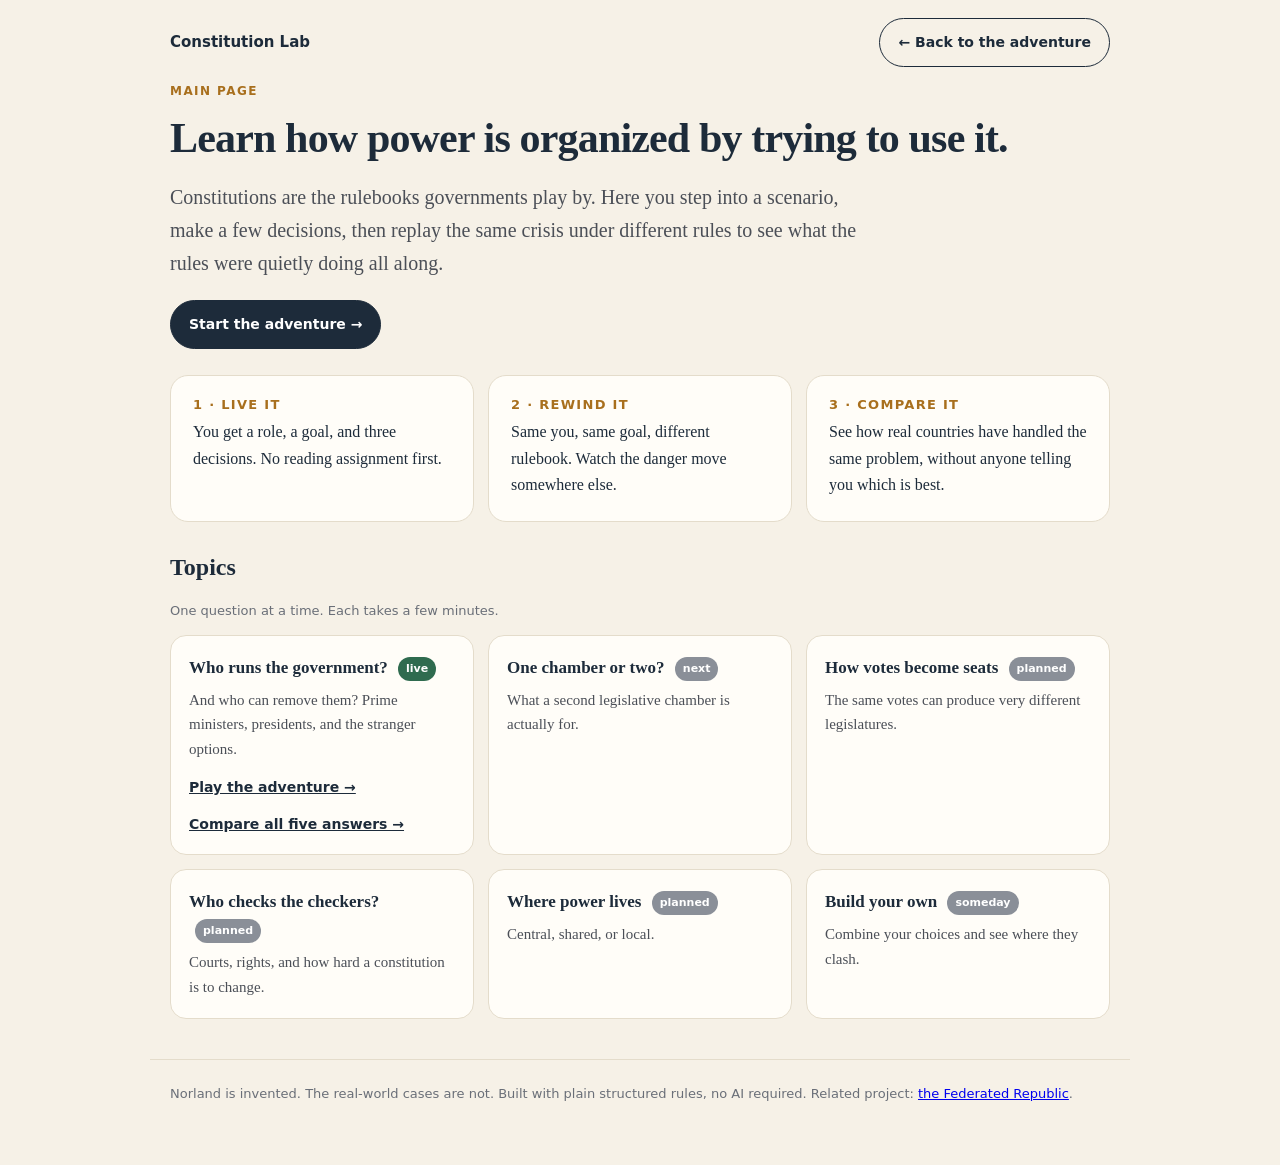
==== home/index.html @ 3489c80d "feat: adventure as front door, main-page hub, real branching + rewind" ====
<!doctype html>
<html lang="en">
<head>
<meta charset="utf-8">
<meta name="viewport" content="width=device-width,initial-scale=1">
<title>Constitution Lab — Main page</title>
<meta name="description" content="A hands-on way to learn how constitutions and governments work. Try a scenario, replay it under different rules, compare the options.">
<style>
:root{--paper:#f6f1e7;--card:#fffdf8;--ink:#1d2b3a;--muted:#6a6f78;--brass:#a86f1d;--line:#e4dccb}
*{box-sizing:border-box}
body{margin:0;background:var(--paper);color:var(--ink);font:18px/1.65 Georgia,'Times New Roman',serif}
.ui,.bar,.btn,.pill,.status,.mod a,.fine{font-family:system-ui,-apple-system,'Segoe UI',Roboto,sans-serif}
.bar{max-width:980px;margin:0 auto;padding:18px 20px 6px;display:flex;justify-content:space-between;align-items:center;gap:12px}
.brand{font-weight:700;font-size:15px;color:var(--ink);text-decoration:none}
.btn{display:inline-block;font-weight:700;font-size:14px;border-radius:99px;padding:12px 18px;text-decoration:none;border:1.5px solid var(--ink);color:var(--ink)}
.btn.primary{background:var(--ink);color:#fff}
.btn:hover,.btn:focus-visible{background:#000;color:#fff}
main{max-width:980px;margin:0 auto;padding:12px 20px 40px}
h1{font-size:42px;line-height:1.1;letter-spacing:-.02em;margin:18px 0 12px}
h2{font-size:24px;margin:0 0 10px}
.lead{font-size:20px;color:#4b4f57;max-width:700px}
.kicker{font:600 12px/1 system-ui,sans-serif;letter-spacing:.12em;text-transform:uppercase;color:var(--brass);margin:0}
.card{background:var(--card);border:1px solid var(--line);border-radius:18px;padding:22px}
.steps{display:grid;grid-template-columns:repeat(3,1fr);gap:14px;margin:26px 0}
.steps .card p{font-size:16px;margin:0}
.steps .n{font:700 13px/1 system-ui,sans-serif;color:var(--brass);letter-spacing:.1em;margin-bottom:8px;display:block}
.mods{display:grid;grid-template-columns:repeat(3,1fr);gap:14px;margin-top:12px}
.mod{background:var(--card);border:1px solid var(--line);border-radius:16px;padding:18px;display:flex;flex-direction:column;gap:6px}
.mod h3{margin:0;font-size:17px}
.mod p{margin:0;font-size:15px;color:#4b4f57}
.mod a{margin-top:auto;padding-top:8px;font-size:14px;font-weight:700;color:var(--ink)}
.status{display:inline-block;font-size:11px;font-weight:700;color:#fff;background:#2f6b4f;padding:3px 8px;border-radius:99px;margin-left:6px;vertical-align:middle}
.status.soon{background:#8a8f98}
.fine{font-size:13px;color:var(--muted)}
footer{max-width:980px;margin:0 auto;padding:10px 20px 48px;border-top:1px solid var(--line)}
@media(max-width:820px){.steps,.mods{grid-template-columns:1fr}h1{font-size:32px}}
</style>
</head>
<body>
<header class="bar">
  <a class="brand" href="./">Constitution Lab</a>
  <a class="btn" href="../">← Back to the adventure</a>
</header>

<main>
  <p class="kicker">Main page</p>
  <h1>Learn how power is organized by trying to use it.</h1>
  <p class="lead">Constitutions are the rulebooks governments play by. Here you step into a scenario, make a few decisions, then replay the same crisis under different rules to see what the rules were quietly doing all along.</p>
  <p><a class="btn primary" href="../">Start the adventure →</a></p>

  <div class="steps">
    <div class="card"><span class="n">1 · LIVE IT</span><p>You get a role, a goal, and three decisions. No reading assignment first.</p></div>
    <div class="card"><span class="n">2 · REWIND IT</span><p>Same you, same goal, different rulebook. Watch the danger move somewhere else.</p></div>
    <div class="card"><span class="n">3 · COMPARE IT</span><p>See how real countries have handled the same problem, without anyone telling you which is best.</p></div>
  </div>

  <h2>Topics</h2>
  <p class="fine">One question at a time. Each takes a few minutes.</p>
  <div class="mods">
    <div class="mod"><h3>Who runs the government? <span class="status">live</span></h3><p>And who can remove them? Prime ministers, presidents, and the stranger options.</p><a href="../">Play the adventure →</a><a href="../explorer/head-of-government/">Compare all five answers →</a></div>
    <div class="mod"><h3>One chamber or two? <span class="status soon">next</span></h3><p>What a second legislative chamber is actually for.</p></div>
    <div class="mod"><h3>How votes become seats <span class="status soon">planned</span></h3><p>The same votes can produce very different legislatures.</p></div>
    <div class="mod"><h3>Who checks the checkers? <span class="status soon">planned</span></h3><p>Courts, rights, and how hard a constitution is to change.</p></div>
    <div class="mod"><h3>Where power lives <span class="status soon">planned</span></h3><p>Central, shared, or local.</p></div>
    <div class="mod"><h3>Build your own <span class="status soon">someday</span></h3><p>Combine your choices and see where they clash.</p></div>
  </div>
</main>

<footer>
  <p class="fine">Norland is invented. The real-world cases are not. Built with plain structured rules, no AI required. Related project: <a href="https://github.com/jcr0916-hue/federatedrepublic">the Federated Republic</a>.</p>
</footer>
</body>
</html>
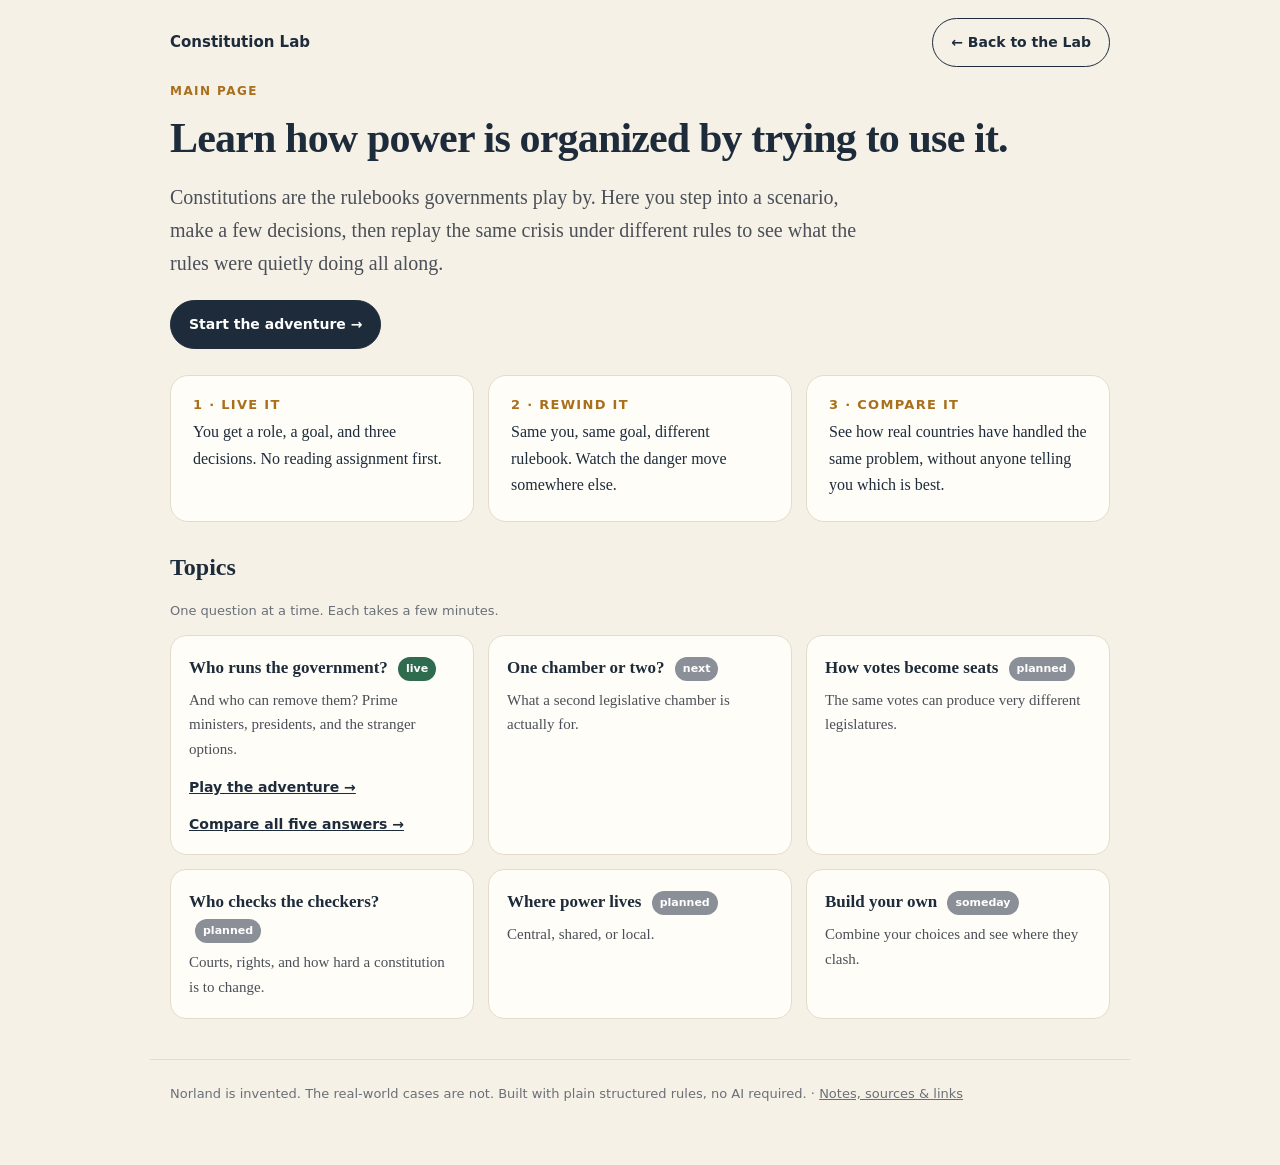
==== commit a0e0fae3: "feat: contextual back button with resume, notes & links page, FR moved off main page" ====
--- a/home/index.html
+++ b/home/index.html
@@ -9,7 +9,7 @@
 :root{--paper:#f6f1e7;--card:#fffdf8;--ink:#1d2b3a;--muted:#6a6f78;--brass:#a86f1d;--line:#e4dccb}
 *{box-sizing:border-box}
 body{margin:0;background:var(--paper);color:var(--ink);font:18px/1.65 Georgia,'Times New Roman',serif}
-.ui,.bar,.btn,.pill,.status,.mod a,.fine{font-family:system-ui,-apple-system,'Segoe UI',Roboto,sans-serif}
+.bar,.btn,.status,.mod a,.fine{font-family:system-ui,-apple-system,'Segoe UI',Roboto,sans-serif}
 .bar{max-width:980px;margin:0 auto;padding:18px 20px 6px;display:flex;justify-content:space-between;align-items:center;gap:12px}
 .brand{font-weight:700;font-size:15px;color:var(--ink);text-decoration:none}
 .btn{display:inline-block;font-weight:700;font-size:14px;border-radius:99px;padding:12px 18px;text-decoration:none;border:1.5px solid var(--ink);color:var(--ink)}
@@ -32,6 +32,7 @@
 .status{display:inline-block;font-size:11px;font-weight:700;color:#fff;background:#2f6b4f;padding:3px 8px;border-radius:99px;margin-left:6px;vertical-align:middle}
 .status.soon{background:#8a8f98}
 .fine{font-size:13px;color:var(--muted)}
+.fine a{color:var(--muted)}
 footer{max-width:980px;margin:0 auto;padding:10px 20px 48px;border-top:1px solid var(--line)}
 @media(max-width:820px){.steps,.mods{grid-template-columns:1fr}h1{font-size:32px}}
 </style>
@@ -39,7 +40,7 @@
 <body>
 <header class="bar">
   <a class="brand" href="./">Constitution Lab</a>
-  <a class="btn" href="../">← Back to the adventure</a>
+  <a class="btn" id="back" href="../">← Back to the Lab</a>
 </header>
 
 <main>
@@ -67,7 +68,21 @@
 </main>
 
 <footer>
-  <p class="fine">Norland is invented. The real-world cases are not. Built with plain structured rules, no AI required. Related project: <a href="https://github.com/jcr0916-hue/federatedrepublic">the Federated Republic</a>.</p>
+  <p class="fine">Norland is invented. The real-world cases are not. Built with plain structured rules, no AI required. · <a href="../notes/">Notes, sources &amp; links</a></p>
 </footer>
+
+<script>
+(function(){
+  try{
+    var d = JSON.parse(sessionStorage.getItem('constitutionlab.v1') || 'null');
+    var a = document.getElementById('back');
+    if(d && d.S && d.S.run){
+      if(d.done){ a.textContent = '← Back to your results'; }
+      else if(d.S.run === 'pres'){ a.textContent = '← Back to the President’s office'; }
+      else { a.textContent = '← Back to the Prime Minister’s office'; }
+    }
+  }catch(e){}
+})();
+</script>
 </body>
 </html>
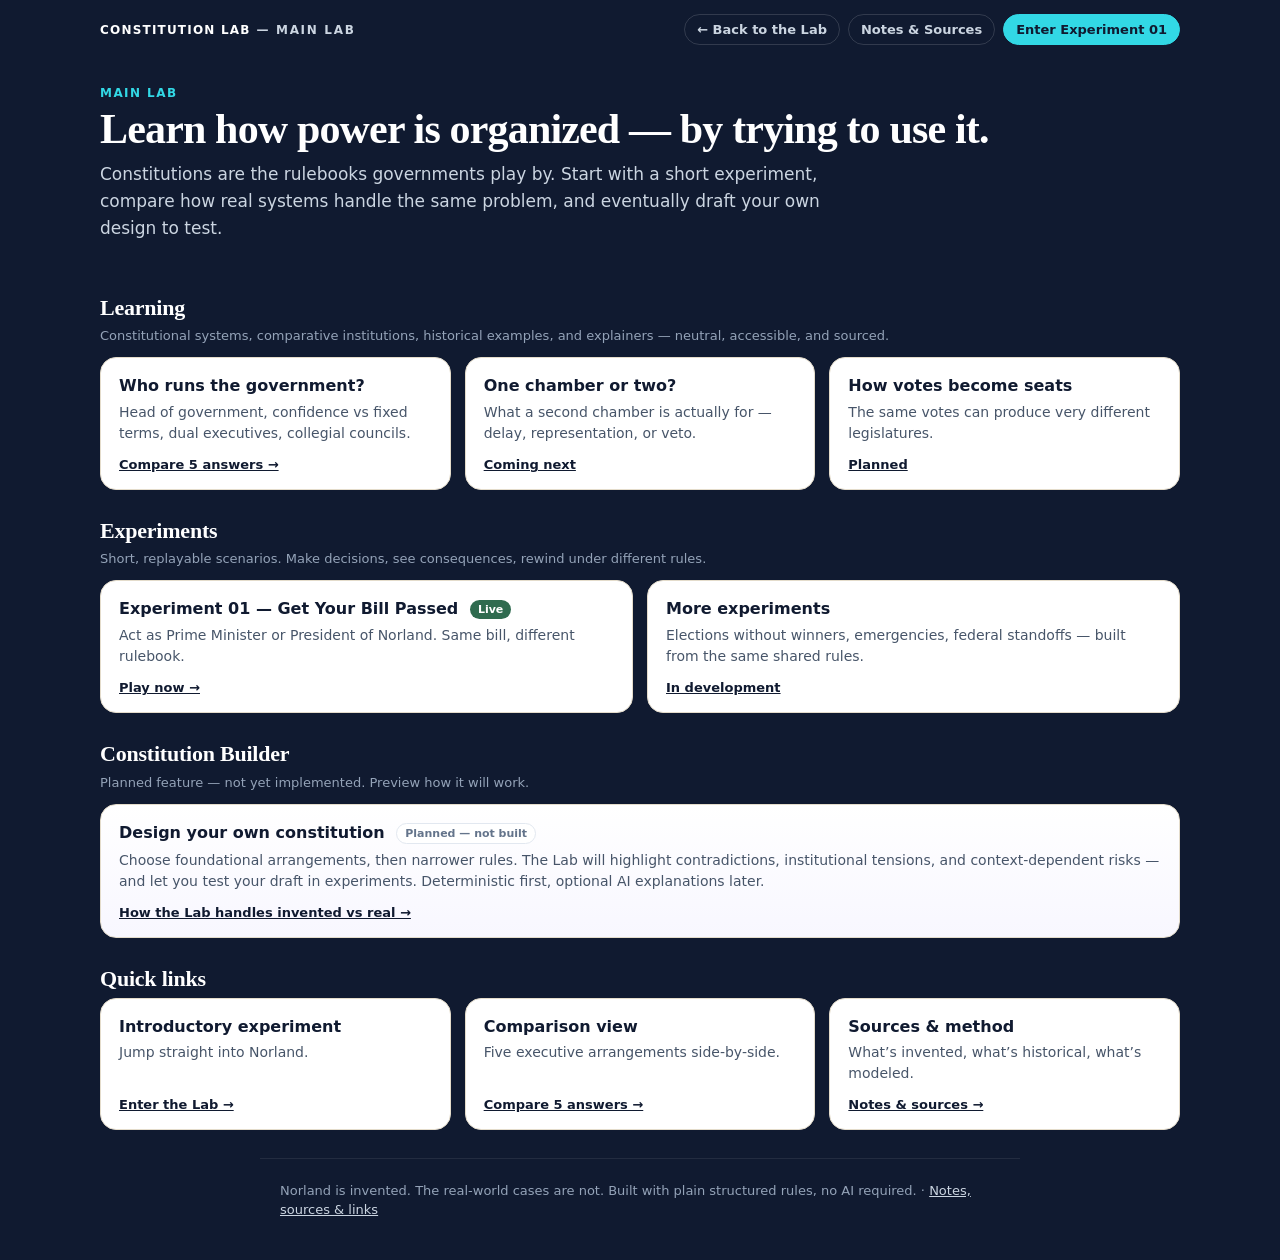
==== commit 322c7172: "feat(stage-1a): update hub pages to shared tokens + README to reflect Stage 1A reality" ====
--- a/home/index.html
+++ b/home/index.html
@@ -3,83 +3,112 @@
 <head>
 <meta charset="utf-8">
 <meta name="viewport" content="width=device-width,initial-scale=1">
-<title>Constitution Lab — Main page</title>
-<meta name="description" content="A hands-on way to learn how constitutions and governments work. Try a scenario, replay it under different rules, compare the options.">
+<title>Constitution Lab — Main Lab</title>
+<meta name="description" content="The Main Lab hub — Learning, Experiments, and the future Constitution Builder.">
+<link rel="stylesheet" href="../assets/tokens.css">
+<link rel="stylesheet" href="../assets/base.css">
 <style>
-:root{--paper:#f6f1e7;--card:#fffdf8;--ink:#1d2b3a;--muted:#6a6f78;--brass:#a86f1d;--line:#e4dccb}
-*{box-sizing:border-box}
-body{margin:0;background:var(--paper);color:var(--ink);font:18px/1.65 Georgia,'Times New Roman',serif}
-.bar,.btn,.status,.mod a,.fine{font-family:system-ui,-apple-system,'Segoe UI',Roboto,sans-serif}
-.bar{max-width:980px;margin:0 auto;padding:18px 20px 6px;display:flex;justify-content:space-between;align-items:center;gap:12px}
-.brand{font-weight:700;font-size:15px;color:var(--ink);text-decoration:none}
-.btn{display:inline-block;font-weight:700;font-size:14px;border-radius:99px;padding:12px 18px;text-decoration:none;border:1.5px solid var(--ink);color:var(--ink)}
-.btn.primary{background:var(--ink);color:#fff}
-.btn:hover,.btn:focus-visible{background:#000;color:#fff}
-main{max-width:980px;margin:0 auto;padding:12px 20px 40px}
-h1{font-size:42px;line-height:1.1;letter-spacing:-.02em;margin:18px 0 12px}
-h2{font-size:24px;margin:0 0 10px}
-.lead{font-size:20px;color:#4b4f57;max-width:700px}
-.kicker{font:600 12px/1 system-ui,sans-serif;letter-spacing:.12em;text-transform:uppercase;color:var(--brass);margin:0}
-.card{background:var(--card);border:1px solid var(--line);border-radius:18px;padding:22px}
-.steps{display:grid;grid-template-columns:repeat(3,1fr);gap:14px;margin:26px 0}
-.steps .card p{font-size:16px;margin:0}
-.steps .n{font:700 13px/1 system-ui,sans-serif;color:var(--brass);letter-spacing:.1em;margin-bottom:8px;display:block}
-.mods{display:grid;grid-template-columns:repeat(3,1fr);gap:14px;margin-top:12px}
-.mod{background:var(--card);border:1px solid var(--line);border-radius:16px;padding:18px;display:flex;flex-direction:column;gap:6px}
-.mod h3{margin:0;font-size:17px}
-.mod p{margin:0;font-size:15px;color:#4b4f57}
-.mod a{margin-top:auto;padding-top:8px;font-size:14px;font-weight:700;color:var(--ink)}
-.status{display:inline-block;font-size:11px;font-weight:700;color:#fff;background:#2f6b4f;padding:3px 8px;border-radius:99px;margin-left:6px;vertical-align:middle}
-.status.soon{background:#8a8f98}
-.fine{font-size:13px;color:var(--muted)}
-.fine a{color:var(--muted)}
-footer{max-width:980px;margin:0 auto;padding:10px 20px 48px;border-top:1px solid var(--line)}
-@media(max-width:820px){.steps,.mods{grid-template-columns:1fr}h1{font-size:32px}}
+  .hero{padding:28px 0 8px}
+  .hero h1{font-family:var(--font-serif);font-size:clamp(32px,4.5vw,42px);line-height:1.05;letter-spacing:-.02em;margin:6px 0 10px;color:#fff}
+  .hero .lead{color:#cbd5e1;max-width:68ch;font:17px/1.6 var(--font-sans);margin:0 0 16px}
+  .section{margin:28px 0}
+  .section h2{font-family:var(--font-serif);font-size:22px;line-height:1.15;margin:0 0 6px;color:#fff;letter-spacing:-.01em}
+  .section .hint{font:13px/1.5 var(--font-sans);color:#94a3b8;margin:0 0 12px}
+  .grid{display:grid;grid-template-columns:repeat(3,1fr);gap:14px}
+  .grid.two{grid-template-columns:repeat(2,1fr)}
+  @media(max-width:900px){.grid,.grid.two{grid-template-columns:1fr}}
+  .mod{background:var(--card);border:1px solid var(--line);border-radius:16px;padding:18px;display:flex;flex-direction:column;gap:6px}
+  .mod h3{margin:0;font:700 16px/1.2 var(--font-sans);color:var(--navy)}
+  .mod p{margin:0;font:14px/1.5 var(--font-sans);color:#475569}
+  .mod a{margin-top:auto;padding-top:8px;font:700 13px/1 var(--font-sans);color:var(--navy)}
+  .mod a:hover{color:var(--violet)}
+  .status{display:inline-block;font:700 11px/1 var(--font-sans);color:#fff;background:var(--ok);padding:4px 8px;border-radius:999px;margin-left:6px;vertical-align:middle}
+  .status.soon{background:#64748b}
+  .status.planned{background:#fff;color:#64748b;border:1px solid #e2e8f0}
+  .builder{ background: linear-gradient(180deg, #fff 0%, #f8f7ff 100%) }
+  .kicker{font:700 12px/1 var(--font-sans);letter-spacing:.12em;text-transform:uppercase;color:var(--cyan);display:block;margin-bottom:8px}
 </style>
 </head>
 <body>
-<header class="bar">
-  <a class="brand" href="./">Constitution Lab</a>
-  <a class="btn" id="back" href="../">← Back to the Lab</a>
+<header class="lab-bar" aria-label="Site">
+  <a class="lab-brand" href="../#experiment" aria-label="Constitution Lab home"><strong>Constitution Lab</strong> — Main Lab</a>
+  <nav class="lab-nav" aria-label="Primary">
+    <a class="lab-link" id="back" href="../">← Back to the Lab</a>
+    <a class="lab-link" href="../notes/">Notes &amp; Sources</a>
+    <a class="lab-link primary" href="../#experiment">Enter Experiment 01</a>
+  </nav>
 </header>
-
-<main>
-  <p class="kicker">Main page</p>
-  <h1>Learn how power is organized by trying to use it.</h1>
-  <p class="lead">Constitutions are the rulebooks governments play by. Here you step into a scenario, make a few decisions, then replay the same crisis under different rules to see what the rules were quietly doing all along.</p>
-  <p><a class="btn primary" href="../">Start the adventure →</a></p>
-
-  <div class="steps">
-    <div class="card"><span class="n">1 · LIVE IT</span><p>You get a role, a goal, and three decisions. No reading assignment first.</p></div>
-    <div class="card"><span class="n">2 · REWIND IT</span><p>Same you, same goal, different rulebook. Watch the danger move somewhere else.</p></div>
-    <div class="card"><span class="n">3 · COMPARE IT</span><p>See how real countries have handled the same problem, without anyone telling you which is best.</p></div>
+<main class="shell">
+  <div class="hero">
+    <span class="kicker">Main Lab</span>
+    <h1>Learn how power is organized — by trying to use it.</h1>
+    <p class="lead">Constitutions are the rulebooks governments play by. Start with a short experiment, compare how real systems handle the same problem, and eventually draft your own design to test.</p>
   </div>
-
-  <h2>Topics</h2>
-  <p class="fine">One question at a time. Each takes a few minutes.</p>
-  <div class="mods">
-    <div class="mod"><h3>Who runs the government? <span class="status">live</span></h3><p>And who can remove them? Prime ministers, presidents, and the stranger options.</p><a href="../">Play the adventure →</a><a href="../explorer/head-of-government/">Compare all five answers →</a></div>
-    <div class="mod"><h3>One chamber or two? <span class="status soon">next</span></h3><p>What a second legislative chamber is actually for.</p></div>
-    <div class="mod"><h3>How votes become seats <span class="status soon">planned</span></h3><p>The same votes can produce very different legislatures.</p></div>
-    <div class="mod"><h3>Who checks the checkers? <span class="status soon">planned</span></h3><p>Courts, rights, and how hard a constitution is to change.</p></div>
-    <div class="mod"><h3>Where power lives <span class="status soon">planned</span></h3><p>Central, shared, or local.</p></div>
-    <div class="mod"><h3>Build your own <span class="status soon">someday</span></h3><p>Combine your choices and see where they clash.</p></div>
-  </div>
+  <section class="section" aria-labelledby="learningH">
+    <h2 id="learningH">Learning</h2>
+    <p class="hint">Constitutional systems, comparative institutions, historical examples, and explainers — neutral, accessible, and sourced.</p>
+    <div class="grid">
+      <div class="mod">
+        <h3>Who runs the government?</h3>
+        <p>Head of government, confidence vs fixed terms, dual executives, collegial councils.</p>
+        <a href="../explorer/head-of-government/">Compare 5 answers →</a>
+      </div>
+      <div class="mod">
+        <h3>One chamber or two?</h3>
+        <p>What a second chamber is actually for — delay, representation, or veto.</p>
+        <a href="#" aria-disabled="true">Coming next</a>
+      </div>
+      <div class="mod">
+        <h3>How votes become seats</h3>
+        <p>The same votes can produce very different legislatures.</p>
+        <a href="#" aria-disabled="true">Planned</a>
+      </div>
+    </div>
+  </section>
+  <section class="section" aria-labelledby="expH">
+    <h2 id="expH">Experiments</h2>
+    <p class="hint">Short, replayable scenarios. Make decisions, see consequences, rewind under different rules.</p>
+    <div class="grid two">
+      <div class="mod">
+        <h3>Experiment 01 — Get Your Bill Passed <span class="status">Live</span></h3>
+        <p>Act as Prime Minister or President of Norland. Same bill, different rulebook.</p>
+        <a href="../#experiment">Play now →</a>
+      </div>
+      <div class="mod">
+        <h3>More experiments</h3>
+        <p>Elections without winners, emergencies, federal standoffs — built from the same shared rules.</p>
+        <a href="#" aria-disabled="true">In development</a>
+      </div>
+    </div>
+  </section>
+  <section class="section" aria-labelledby="builderH">
+    <h2 id="builderH">Constitution Builder</h2>
+    <p class="hint">Planned feature — not yet implemented. Preview how it will work.</p>
+    <div class="mod builder">
+      <h3>Design your own constitution <span class="status planned">Planned — not built</span></h3>
+      <p>Choose foundational arrangements, then narrower rules. The Lab will highlight contradictions, institutional tensions, and context-dependent risks — and let you test your draft in experiments. Deterministic first, optional AI explanations later.</p>
+      <a href="../notes/">How the Lab handles invented vs real →</a>
+    </div>
+  </section>
+  <section class="section" aria-labelledby="reach">
+    <h2 id="reach">Quick links</h2>
+    <div class="grid">
+      <div class="mod"><h3>Introductory experiment</h3><p>Jump straight into Norland.</p><a href="../#experiment">Enter the Lab →</a></div>
+      <div class="mod"><h3>Comparison view</h3><p>Five executive arrangements side-by-side.</p><a href="../explorer/head-of-government/">Compare 5 answers →</a></div>
+      <div class="mod"><h3>Sources &amp; method</h3><p>What’s invented, what’s historical, what’s modeled.</p><a href="../notes/">Notes &amp; sources →</a></div>
+    </div>
+  </section>
 </main>
-
-<footer>
-  <p class="fine">Norland is invented. The real-world cases are not. Built with plain structured rules, no AI required. · <a href="../notes/">Notes, sources &amp; links</a></p>
-</footer>
-
+<footer class="footer">Norland is invented. The real-world cases are not. Built with plain structured rules, no AI required. · <a href="../notes/">Notes, sources &amp; links</a></footer>
 <script>
 (function(){
   try{
     var d = JSON.parse(sessionStorage.getItem('constitutionlab.v1') || 'null');
     var a = document.getElementById('back');
     if(d && d.S && d.S.run){
-      if(d.done){ a.textContent = '← Back to your results'; }
-      else if(d.S.run === 'pres'){ a.textContent = '← Back to the President’s office'; }
-      else { a.textContent = '← Back to the Prime Minister’s office'; }
+      if(d.done){ a.textContent = '← Back to your results'; a.href='../#experiment'; }
+      else if(d.S.run === 'pres'){ a.textContent = '← Back to the President’s office'; a.href='../#experiment'; }
+      else { a.textContent = '← Back to the Prime Minister’s office'; a.href='../#experiment'; }
     }
   }catch(e){}
 })();
--- a/assets/tokens.css
+++ b/assets/tokens.css
@@ -0,0 +1,44 @@
+/* Constitution Lab — Design Tokens (Stage 1A)
+   Experimental Lab — contemporary, intelligent, exploratory */
+:root{
+  --navy:#101A30;
+  --navy-2:#182A49;
+  --navy-3:#1e335c;
+  --cyan:#32D8E5;
+  --cyan-2:#5be7f2;
+  --violet:#8668FF;
+  --violet-2:#a48eff;
+  --orange:#FF9B54;
+  --orange-2:#ffb07a;
+  --paper:#f6f1e7;
+  --card:#ffffff;
+  --card-soft:#f8f7ff;
+  --line:#e4dccb;
+  --line-2:#e6e0ff;
+  --ink:#0f172a;
+  --ink-2:#1d2b3a;
+  --muted:#6a6f78;
+  --muted-2:#9aa3b5;
+  --ok:#2f6b4f;
+  --warn:#9a3d2b;
+  --r-sm:10px;
+  --r-md:14px;
+  --r-lg:18px;
+  --r-xl:22px;
+  --r-pill:999px;
+  --s-1:6px; --s-2:10px; --s-3:14px; --s-4:18px; --s-5:22px; --s-6:28px; --s-7:36px; --s-8:48px;
+  --shadow-card:0 10px 30px rgba(16,26,48,.10);
+  --shadow-card-sm:0 6px 18px rgba(16,26,48,.08);
+  --shadow-glow:0 0 0 1px rgba(50,216,229,.18), 0 8px 24px rgba(50,216,229,.12);
+  --focus:0 0 0 3px rgba(50,216,229,.55);
+  --ease:cubic-bezier(.2,.8,.2,1);
+  --dur:360ms;
+  --dur-fast:180ms;
+  --font-serif: Charter, "Iowan Old Style", "Palatino Linotype", Palatino, Georgia, serif;
+  --font-sans: Inter, ui-sans-system, system-ui, -apple-system, "Segoe UI", Roboto, Helvetica, Arial, sans-serif;
+  --font-mono: ui-monospace, SFMono-Regular, Menlo, Monaco, Consolas, monospace;
+}
+@media (prefers-reduced-motion:reduce){
+  :root{ --dur:0ms; --dur-fast:0ms; }
+  html{ scroll-behavior:auto; }
+}
--- a/assets/base.css
+++ b/assets/base.css
@@ -0,0 +1,19 @@
+*{box-sizing:border-box}
+html{scroll-behavior:smooth}
+body{margin:0;background:var(--navy);color:#eef2ff;font-family:var(--font-sans);-webkit-font-smoothing:antialiased}
+a{color:inherit}
+a:focus-visible,button:focus-visible{outline:none;box-shadow:var(--focus)}
+.lab-bar{max-width:1120px;margin:0 auto;padding:14px 20px;display:flex;align-items:center;justify-content:space-between;gap:12px}
+.lab-brand{font:700 12px/1 var(--font-sans);letter-spacing:.14em;text-transform:uppercase;color:#cbd5e1;text-decoration:none}
+.lab-brand strong{color:#fff;letter-spacing:.10em}
+.lab-nav{display:flex;gap:8px;align-items:center}
+.lab-link{font:600 13px/1 var(--font-sans);color:#cbd5e1;text-decoration:none;border:1px solid rgba(255,255,255,.14);padding:8px 12px;border-radius:var(--r-pill)}
+.lab-link:hover{color:#fff;border-color:rgba(255,255,255,.28);background:rgba(255,255,255,.06)}
+.lab-link.primary{background:var(--cyan);color:var(--navy);border-color:var(--cyan);font-weight:800}
+.lab-link.primary:hover{background:var(--cyan-2);border-color:var(--cyan-2)}
+.shell{max-width:1120px;margin:0 auto;padding:0 20px}
+.footer{max-width:760px;margin:0 auto;padding:22px 20px 40px;color:#94a3b8;font:13px/1.5 var(--font-sans);border-top:1px solid rgba(255,255,255,.08)}
+.footer a{color:#cbd5e1}
+.card{background:var(--card);color:var(--ink);border:1px solid var(--line);border-radius:var(--r-lg);box-shadow:var(--shadow-card)}
+.card.dark{background:rgba(255,255,255,.06);color:#eef2ff;border-color:rgba(255,255,255,.10);box-shadow:none;backdrop-filter:blur(6px)}
+#stageHost .card{ background:var(--card); color:var(--ink) }
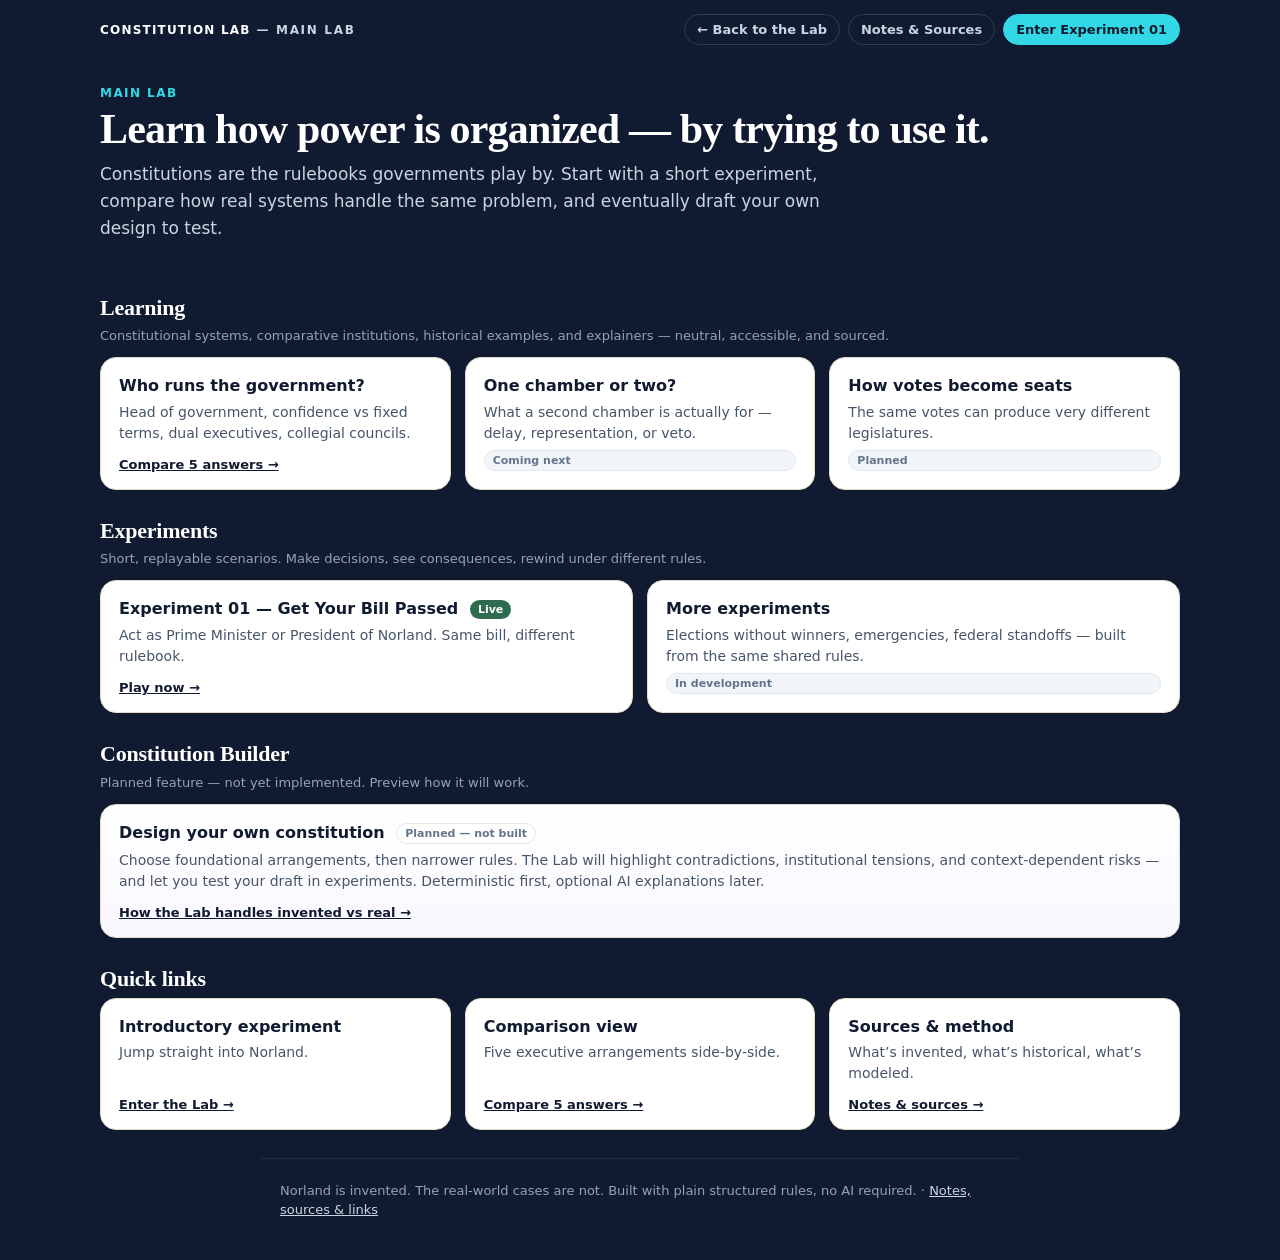
==== commit 0f7dea77: "fix(stage-1a): contextual back labels gated, placeholder links non-interactive, README accurate — 3/" ====
--- a/home/index.html
+++ b/home/index.html
@@ -22,6 +22,8 @@
   .mod p{margin:0;font:14px/1.5 var(--font-sans);color:#475569}
   .mod a{margin-top:auto;padding-top:8px;font:700 13px/1 var(--font-sans);color:var(--navy)}
   .mod a:hover{color:var(--violet)}
+  .mod a[aria-disabled="true"]{pointer-events:none;opacity:.65}
+  .badge{font:700 11px/1 var(--font-sans);color:#64748b;background:#f1f5f9;border:1px solid #e2e8f0;padding:4px 8px;border-radius:999px}
   .status{display:inline-block;font:700 11px/1 var(--font-sans);color:#fff;background:var(--ok);padding:4px 8px;border-radius:999px;margin-left:6px;vertical-align:middle}
   .status.soon{background:#64748b}
   .status.planned{background:#fff;color:#64748b;border:1px solid #e2e8f0}
@@ -31,7 +33,7 @@
 </head>
 <body>
 <header class="lab-bar" aria-label="Site">
-  <a class="lab-brand" href="../#experiment" aria-label="Constitution Lab home"><strong>Constitution Lab</strong> — Main Lab</a>
+  <a class="lab-brand" href="../" aria-label="Constitution Lab — return to start"><strong>Constitution Lab</strong> — Main Lab</a>
   <nav class="lab-nav" aria-label="Primary">
     <a class="lab-link" id="back" href="../">← Back to the Lab</a>
     <a class="lab-link" href="../notes/">Notes &amp; Sources</a>
@@ -56,12 +58,12 @@
       <div class="mod">
         <h3>One chamber or two?</h3>
         <p>What a second chamber is actually for — delay, representation, or veto.</p>
-        <a href="#" aria-disabled="true">Coming next</a>
+        <span class="badge">Coming next</span>
       </div>
       <div class="mod">
         <h3>How votes become seats</h3>
         <p>The same votes can produce very different legislatures.</p>
-        <a href="#" aria-disabled="true">Planned</a>
+        <span class="badge">Planned</span>
       </div>
     </div>
   </section>
@@ -77,7 +79,7 @@
       <div class="mod">
         <h3>More experiments</h3>
         <p>Elections without winners, emergencies, federal standoffs — built from the same shared rules.</p>
-        <a href="#" aria-disabled="true">In development</a>
+        <span class="badge">In development</span>
       </div>
     </div>
   </section>
@@ -105,10 +107,10 @@
   try{
     var d = JSON.parse(sessionStorage.getItem('constitutionlab.v1') || 'null');
     var a = document.getElementById('back');
-    if(d && d.S && d.S.run){
+    if(d && d.S && d.S.run && (d.S.step > 0 || d.done)){
       if(d.done){ a.textContent = '← Back to your results'; a.href='../#experiment'; }
-      else if(d.S.run === 'pres'){ a.textContent = '← Back to the President’s office'; a.href='../#experiment'; }
-      else { a.textContent = '← Back to the Prime Minister’s office'; a.href='../#experiment'; }
+      else if(d.S.run === 'pres'){ a.textContent = '← Back to the President\u2019s office'; a.href='../#experiment'; }
+      else { a.textContent = '← Back to the Prime Minister\u2019s office'; a.href='../#experiment'; }
     }
   }catch(e){}
 })();
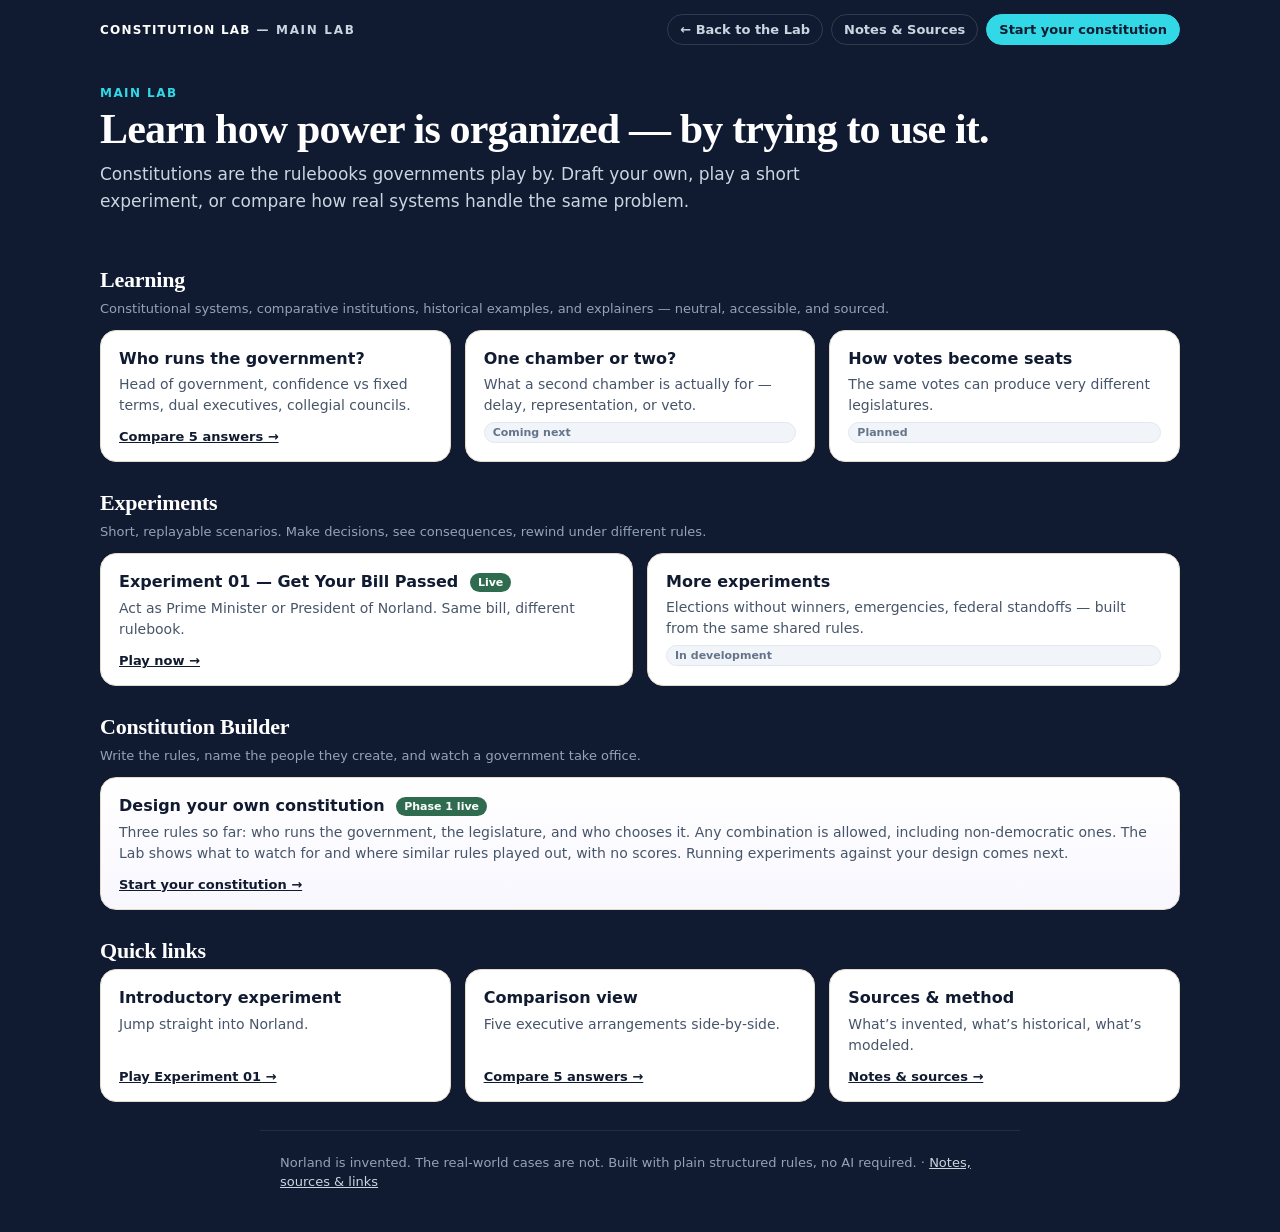
==== commit 2f9c5644: "Constitution Builder phase 1: write the rules, name the government, take office Site now opens on St" ====
--- a/home/index.html
+++ b/home/index.html
@@ -4,7 +4,7 @@
 <meta charset="utf-8">
 <meta name="viewport" content="width=device-width,initial-scale=1">
 <title>Constitution Lab — Main Lab</title>
-<meta name="description" content="The Main Lab hub — Learning, Experiments, and the future Constitution Builder.">
+<meta name="description" content="The Main Lab hub — Learning, Experiments, and the Constitution Builder.">
 <link rel="stylesheet" href="../assets/tokens.css">
 <link rel="stylesheet" href="../assets/base.css">
 <style>
@@ -37,14 +37,14 @@
   <nav class="lab-nav" aria-label="Primary">
     <a class="lab-link" id="back" href="../">← Back to the Lab</a>
     <a class="lab-link" href="../notes/">Notes &amp; Sources</a>
-    <a class="lab-link primary" href="../#experiment">Enter Experiment 01</a>
+    <a class="lab-link primary" href="../builder/">Start your constitution</a>
   </nav>
 </header>
 <main class="shell">
   <div class="hero">
     <span class="kicker">Main Lab</span>
     <h1>Learn how power is organized — by trying to use it.</h1>
-    <p class="lead">Constitutions are the rulebooks governments play by. Start with a short experiment, compare how real systems handle the same problem, and eventually draft your own design to test.</p>
+    <p class="lead">Constitutions are the rulebooks governments play by. Draft your own, play a short experiment, or compare how real systems handle the same problem.</p>
   </div>
   <section class="section" aria-labelledby="learningH">
     <h2 id="learningH">Learning</h2>
@@ -74,7 +74,7 @@
       <div class="mod">
         <h3>Experiment 01 — Get Your Bill Passed <span class="status">Live</span></h3>
         <p>Act as Prime Minister or President of Norland. Same bill, different rulebook.</p>
-        <a href="../#experiment">Play now →</a>
+        <a href="../experiments/norland/">Play now →</a>
       </div>
       <div class="mod">
         <h3>More experiments</h3>
@@ -85,17 +85,17 @@
   </section>
   <section class="section" aria-labelledby="builderH">
     <h2 id="builderH">Constitution Builder</h2>
-    <p class="hint">Planned feature — not yet implemented. Preview how it will work.</p>
+    <p class="hint">Write the rules, name the people they create, and watch a government take office.</p>
     <div class="mod builder">
-      <h3>Design your own constitution <span class="status planned">Planned — not built</span></h3>
-      <p>Choose foundational arrangements, then narrower rules. The Lab will highlight contradictions, institutional tensions, and context-dependent risks — and let you test your draft in experiments. Deterministic first, optional AI explanations later.</p>
-      <a href="../notes/">How the Lab handles invented vs real →</a>
+      <h3>Design your own constitution <span class="status">Phase 1 live</span></h3>
+      <p>Three rules so far: who runs the government, the legislature, and who chooses it. Any combination is allowed, including non-democratic ones. The Lab shows what to watch for and where similar rules played out, with no scores. Running experiments against your design comes next.</p>
+      <a href="../builder/">Start your constitution →</a>
     </div>
   </section>
   <section class="section" aria-labelledby="reach">
     <h2 id="reach">Quick links</h2>
     <div class="grid">
-      <div class="mod"><h3>Introductory experiment</h3><p>Jump straight into Norland.</p><a href="../#experiment">Enter the Lab →</a></div>
+      <div class="mod"><h3>Introductory experiment</h3><p>Jump straight into Norland.</p><a href="../experiments/norland/">Play Experiment 01 →</a></div>
       <div class="mod"><h3>Comparison view</h3><p>Five executive arrangements side-by-side.</p><a href="../explorer/head-of-government/">Compare 5 answers →</a></div>
       <div class="mod"><h3>Sources &amp; method</h3><p>What’s invented, what’s historical, what’s modeled.</p><a href="../notes/">Notes &amp; sources →</a></div>
     </div>
@@ -108,9 +108,9 @@
     var d = JSON.parse(sessionStorage.getItem('constitutionlab.v1') || 'null');
     var a = document.getElementById('back');
     if(d && d.S && d.S.run && (d.S.step > 0 || d.done)){
-      if(d.done){ a.textContent = '← Back to your results'; a.href='../#experiment'; }
-      else if(d.S.run === 'pres'){ a.textContent = '← Back to the President\u2019s office'; a.href='../#experiment'; }
-      else { a.textContent = '← Back to the Prime Minister\u2019s office'; a.href='../#experiment'; }
+      if(d.done){ a.textContent = '← Back to your results'; a.href='../experiments/norland/'; }
+      else if(d.S.run === 'pres'){ a.textContent = '← Back to the President\u2019s office'; a.href='../experiments/norland/'; }
+      else { a.textContent = '← Back to the Prime Minister\u2019s office'; a.href='../experiments/norland/'; }
     }
   }catch(e){}
 })();
